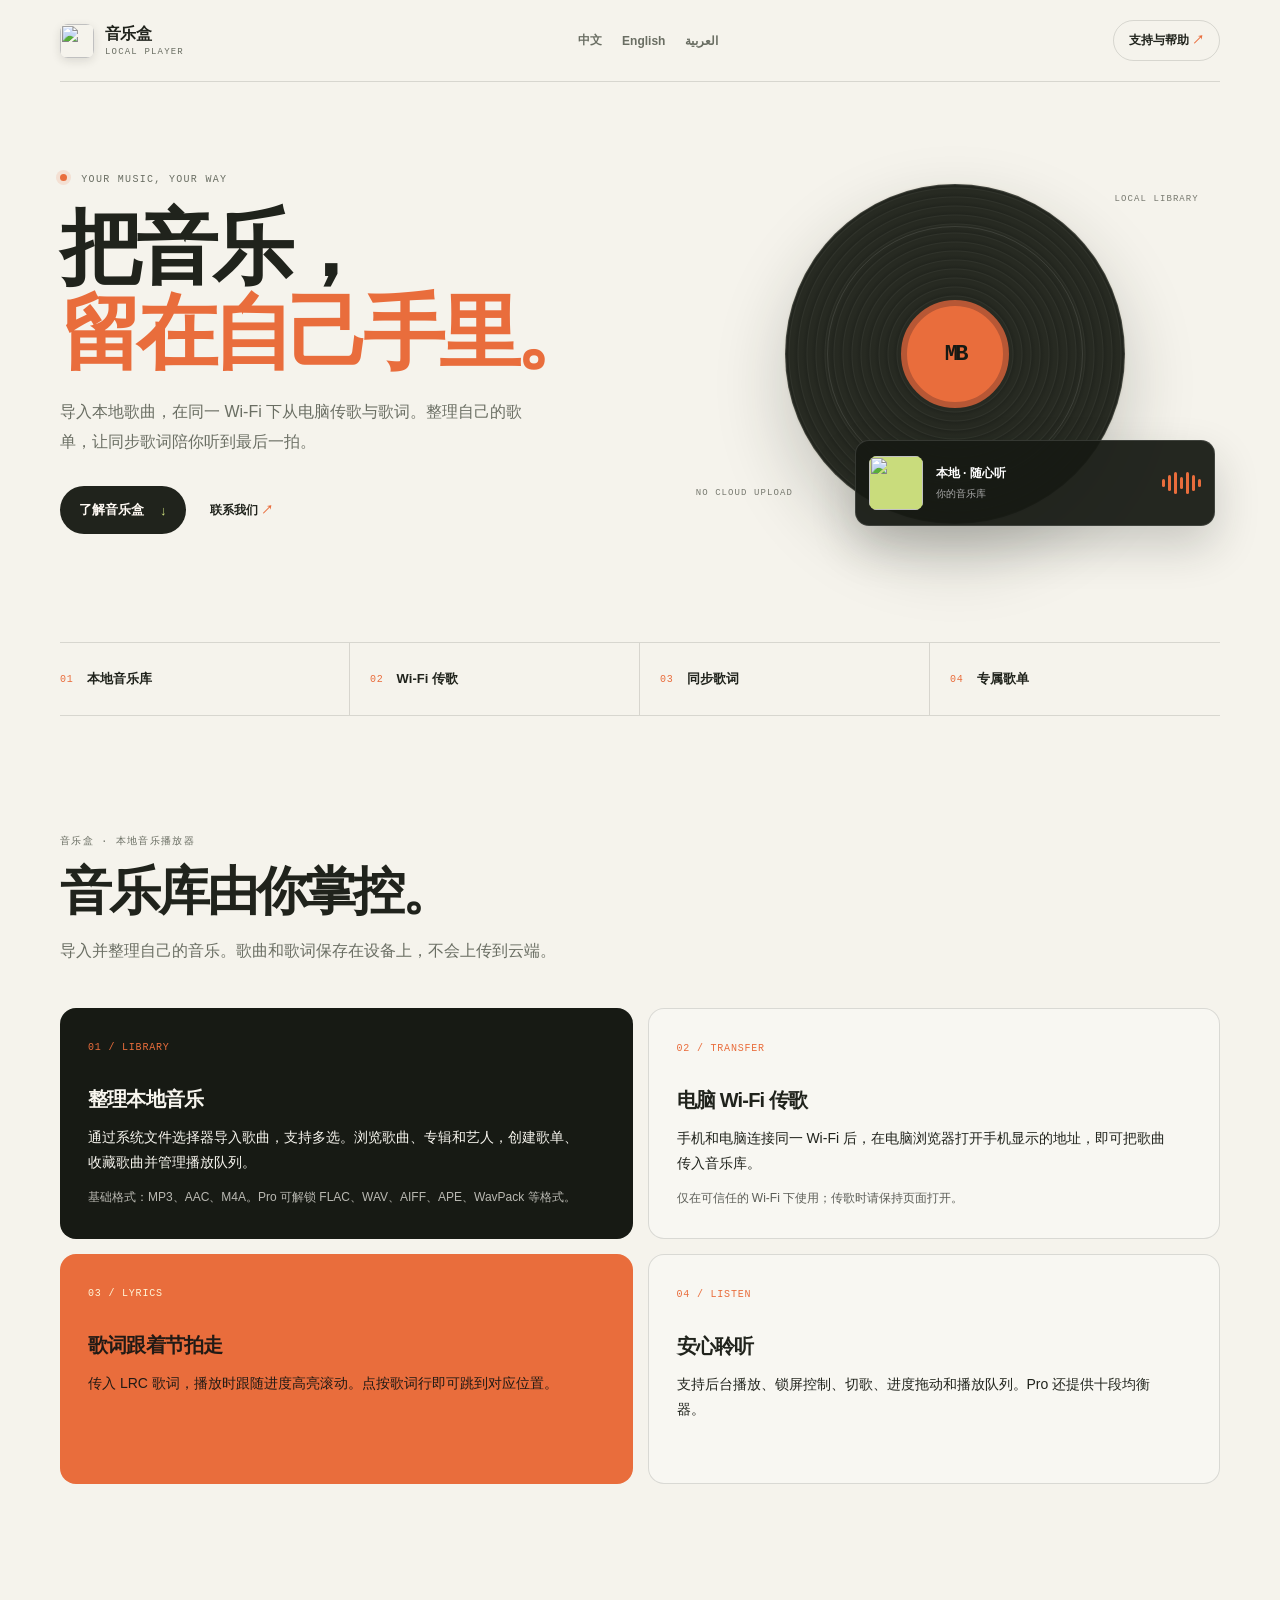
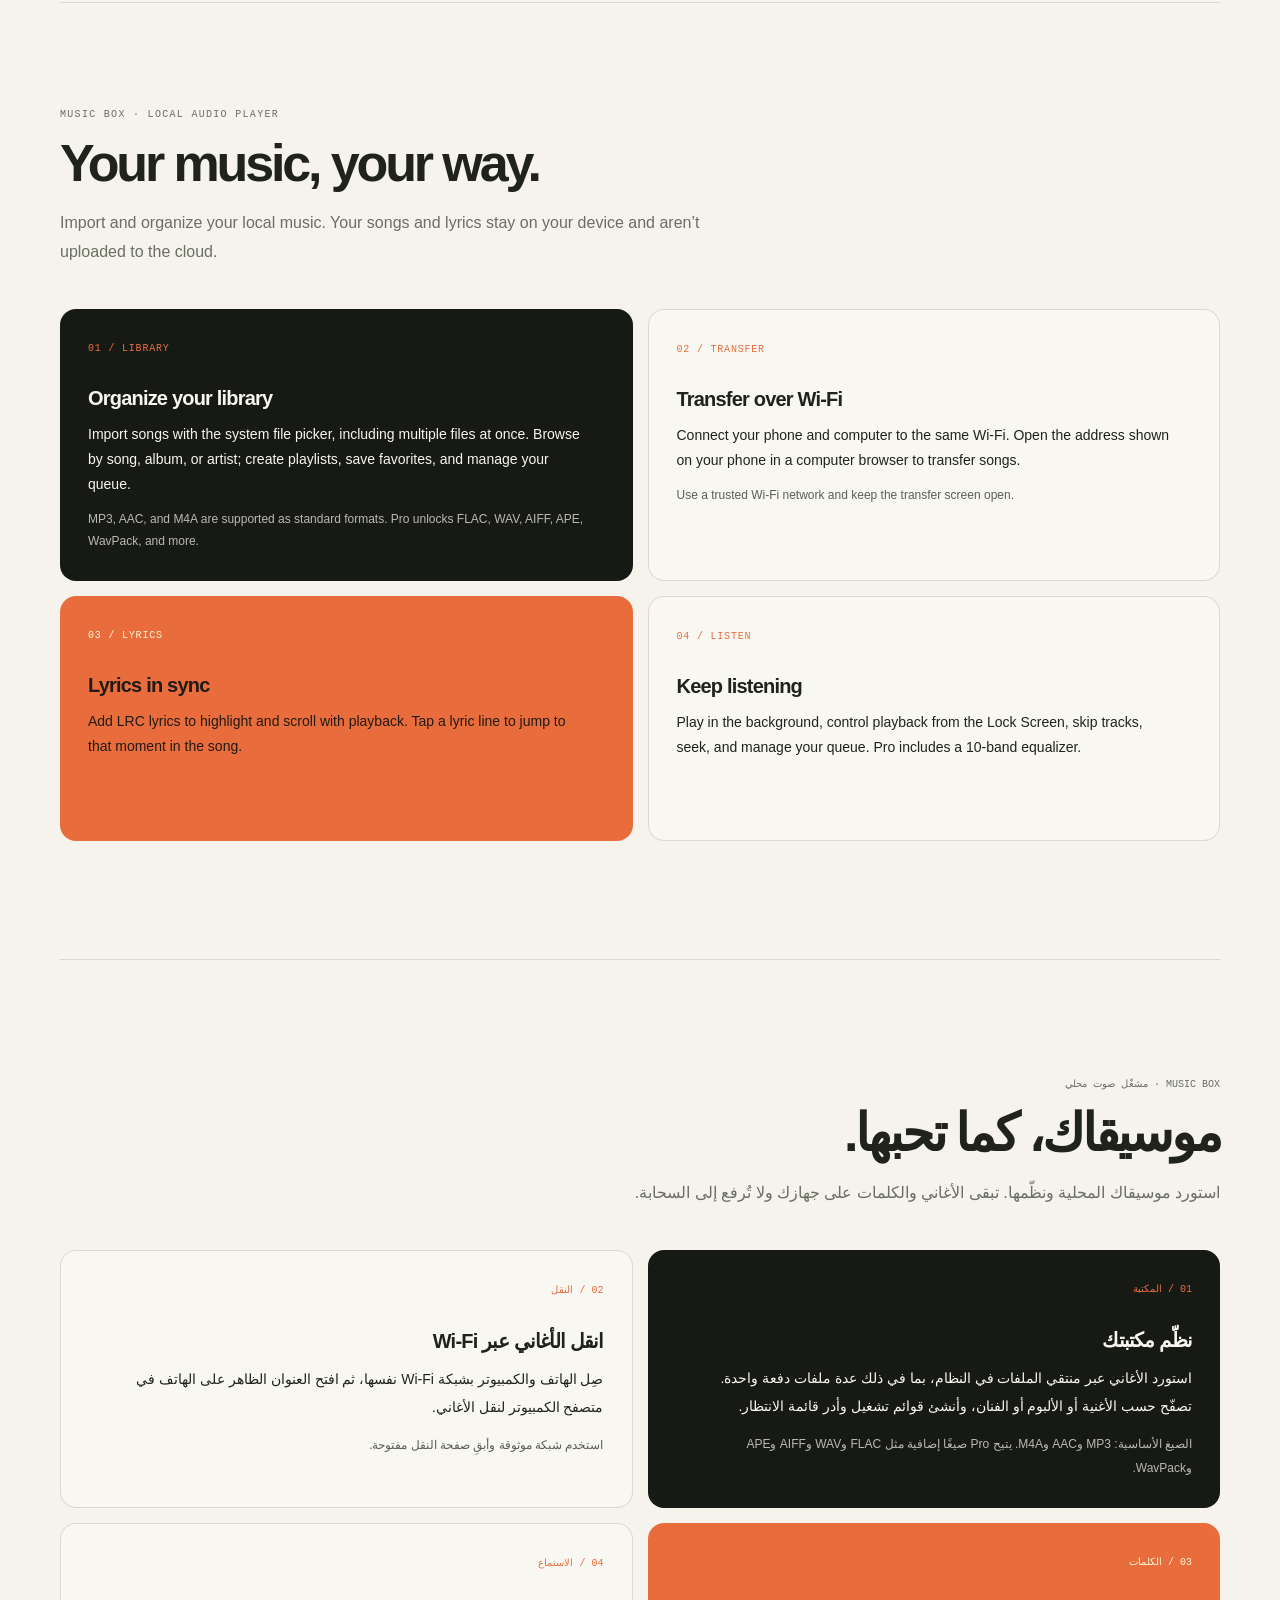
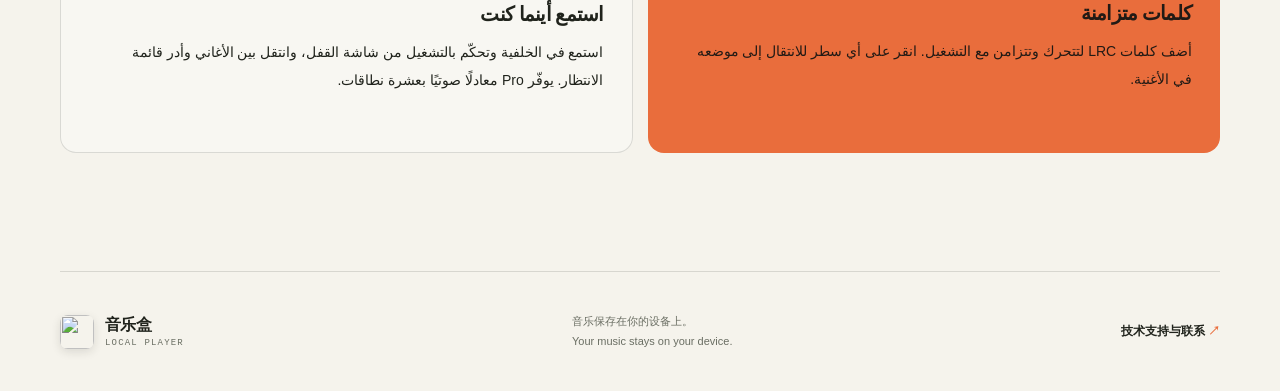
==== index.html @ 70a2cd83 "Add files via upload" ====
<!doctype html>
<html lang="zh-CN">
<head>
  <meta charset="utf-8">
  <meta name="viewport" content="width=device-width, initial-scale=1">
  <meta name="theme-color" content="#151711">
  <meta name="description" content="音乐盒：管理本地音乐、通过 Wi-Fi 传歌与歌词，享受同步歌词和歌单。">
  <title>音乐盒 · Music Box</title>
  <link rel="icon" href="./assets/app-icon.png">
  <link rel="stylesheet" href="./styles.css">
</head>
<body>
  <header class="topbar wrap">
    <a class="brand" href="./" aria-label="音乐盒首页">
      <img class="brand-icon" src="./assets/app-icon.png" alt="">
      <span>音乐盒 <small>LOCAL PLAYER</small></span>
    </a>
    <nav class="language-nav" aria-label="Choose language">
      <a href="#zh">中文</a>
      <a href="#en">English</a>
      <a href="#ar" lang="ar" dir="rtl">العربية</a>
    </nav>
    <a class="support-link" href="./support/">支持与帮助 <span aria-hidden="true">↗</span></a>
  </header>

  <main>
    <section class="hero wrap" aria-labelledby="hero-title">
      <div class="hero-copy">
        <p class="eyebrow"><span class="live-dot"></span> YOUR MUSIC, YOUR WAY</p>
        <h1 id="hero-title">把音乐，<br><em>留在自己手里。</em></h1>
        <p class="hero-intro">导入本地歌曲，在同一 Wi-Fi 下从电脑传歌与歌词。整理自己的歌单，让同步歌词陪你听到最后一拍。</p>
        <div class="hero-actions">
          <a class="button button-primary" href="#zh">了解音乐盒 <span aria-hidden="true">↓</span></a>
          <a class="text-link" href="mailto:xuehui1004@gmail.com">联系我们 <span aria-hidden="true">↗</span></a>
        </div>
      </div>
      <div class="player-art" aria-label="音乐播放器视觉示意">
        <div class="art-glow"></div>
        <div class="record"><div class="record-label"><span>MB</span></div></div>
        <div class="mini-card">
          <div class="mini-cover"><img src="./assets/app-icon.png" alt=""></div>
          <div class="mini-meta"><strong>本地 · 随心听</strong><span>你的音乐库</span></div>
          <div class="equalizer" aria-hidden="true"><i></i><i></i><i></i><i></i><i></i><i></i><i></i></div>
        </div>
        <span class="orbit-note note-one">LOCAL LIBRARY</span>
        <span class="orbit-note note-two">NO CLOUD UPLOAD</span>
      </div>
    </section>

    <section class="feature-ribbon wrap" aria-label="Key features">
      <div><span class="feature-number">01</span><span>本地音乐库</span></div>
      <div><span class="feature-number">02</span><span>Wi-Fi 传歌</span></div>
      <div><span class="feature-number">03</span><span>同步歌词</span></div>
      <div><span class="feature-number">04</span><span>专属歌单</span></div>
    </section>

    <section class="language-section wrap" id="zh" lang="zh-CN">
      <div class="section-heading">
        <p class="eyebrow">音乐盒 · 本地音乐播放器</p>
        <h2>音乐库由你掌控。</h2>
        <p class="section-lead">导入并整理自己的音乐。歌曲和歌词保存在设备上，不会上传到云端。</p>
      </div>
      <div class="feature-grid">
        <article class="feature-card card-dark">
          <span class="card-index">01 / LIBRARY</span>
          <h3>整理本地音乐</h3>
          <p>通过系统文件选择器导入歌曲，支持多选。浏览歌曲、专辑和艺人，创建歌单、收藏歌曲并管理播放队列。</p>
          <p class="fine-print">基础格式：MP3、AAC、M4A。Pro 可解锁 FLAC、WAV、AIFF、APE、WavPack 等格式。</p>
        </article>
        <article class="feature-card card-light">
          <span class="card-index">02 / TRANSFER</span>
          <h3>电脑 Wi-Fi 传歌</h3>
          <p>手机和电脑连接同一 Wi-Fi 后，在电脑浏览器打开手机显示的地址，即可把歌曲传入音乐库。</p>
          <p class="fine-print">仅在可信任的 Wi-Fi 下使用；传歌时请保持页面打开。</p>
        </article>
        <article class="feature-card card-orange">
          <span class="card-index">03 / LYRICS</span>
          <h3>歌词跟着节拍走</h3>
          <p>传入 LRC 歌词，播放时跟随进度高亮滚动。点按歌词行即可跳到对应位置。</p>
        </article>
        <article class="feature-card card-light">
          <span class="card-index">04 / LISTEN</span>
          <h3>安心聆听</h3>
          <p>支持后台播放、锁屏控制、切歌、进度拖动和播放队列。Pro 还提供十段均衡器。</p>
        </article>
      </div>
    </section>

    <section class="language-section alternate wrap" id="en" lang="en">
      <div class="section-heading">
        <p class="eyebrow">MUSIC BOX · LOCAL AUDIO PLAYER</p>
        <h2>Your music, your way.</h2>
        <p class="section-lead">Import and organize your local music. Your songs and lyrics stay on your device and aren’t uploaded to the cloud.</p>
      </div>
      <div class="feature-grid">
        <article class="feature-card card-dark">
          <span class="card-index">01 / LIBRARY</span>
          <h3>Organize your library</h3>
          <p>Import songs with the system file picker, including multiple files at once. Browse by song, album, or artist; create playlists, save favorites, and manage your queue.</p>
          <p class="fine-print">MP3, AAC, and M4A are supported as standard formats. Pro unlocks FLAC, WAV, AIFF, APE, WavPack, and more.</p>
        </article>
        <article class="feature-card card-light">
          <span class="card-index">02 / TRANSFER</span>
          <h3>Transfer over Wi-Fi</h3>
          <p>Connect your phone and computer to the same Wi-Fi. Open the address shown on your phone in a computer browser to transfer songs.</p>
          <p class="fine-print">Use a trusted Wi-Fi network and keep the transfer screen open.</p>
        </article>
        <article class="feature-card card-orange">
          <span class="card-index">03 / LYRICS</span>
          <h3>Lyrics in sync</h3>
          <p>Add LRC lyrics to highlight and scroll with playback. Tap a lyric line to jump to that moment in the song.</p>
        </article>
        <article class="feature-card card-light">
          <span class="card-index">04 / LISTEN</span>
          <h3>Keep listening</h3>
          <p>Play in the background, control playback from the Lock Screen, skip tracks, seek, and manage your queue. Pro includes a 10-band equalizer.</p>
        </article>
      </div>
    </section>

    <section class="language-section arabic-section wrap" id="ar" lang="ar" dir="rtl">
      <div class="section-heading">
        <p class="eyebrow">MUSIC BOX · مشغّل صوت محلي</p>
        <h2>موسيقاك، كما تحبها.</h2>
        <p class="section-lead">استورد موسيقاك المحلية ونظّمها. تبقى الأغاني والكلمات على جهازك ولا تُرفع إلى السحابة.</p>
      </div>
      <div class="feature-grid">
        <article class="feature-card card-dark">
          <span class="card-index">01 / المكتبة</span>
          <h3>نظّم مكتبتك</h3>
          <p>استورد الأغاني عبر منتقي الملفات في النظام، بما في ذلك عدة ملفات دفعة واحدة. تصفّح حسب الأغنية أو الألبوم أو الفنان، وأنشئ قوائم تشغيل وأدر قائمة الانتظار.</p>
          <p class="fine-print">الصيغ الأساسية: MP3 وAAC وM4A. يتيح Pro صيغًا إضافية مثل FLAC وWAV وAIFF وAPE وWavPack.</p>
        </article>
        <article class="feature-card card-light">
          <span class="card-index">02 / النقل</span>
          <h3>انقل الأغاني عبر Wi-Fi</h3>
          <p>صِل الهاتف والكمبيوتر بشبكة Wi-Fi نفسها، ثم افتح العنوان الظاهر على الهاتف في متصفح الكمبيوتر لنقل الأغاني.</p>
          <p class="fine-print">استخدم شبكة موثوقة وأبقِ صفحة النقل مفتوحة.</p>
        </article>
        <article class="feature-card card-orange">
          <span class="card-index">03 / الكلمات</span>
          <h3>كلمات متزامنة</h3>
          <p>أضف كلمات LRC لتتحرك وتتزامن مع التشغيل. انقر على أي سطر للانتقال إلى موضعه في الأغنية.</p>
        </article>
        <article class="feature-card card-light">
          <span class="card-index">04 / الاستماع</span>
          <h3>استمع أينما كنت</h3>
          <p>استمع في الخلفية وتحكّم بالتشغيل من شاشة القفل، وانتقل بين الأغاني وأدر قائمة الانتظار. يوفّر Pro معادلًا صوتيًا بعشرة نطاقات.</p>
        </article>
      </div>
    </section>
  </main>

  <footer class="footer wrap">
    <a class="brand" href="./">
      <img class="brand-icon" src="./assets/app-icon.png" alt="">
      <span>音乐盒 <small>LOCAL PLAYER</small></span>
    </a>
    <p>音乐保存在你的设备上。<br><span lang="en">Your music stays on your device.</span></p>
    <a class="footer-contact" href="./support/">技术支持与联系 <span aria-hidden="true">↗</span></a>
  </footer>
</body>
</html>
---- styles.css ----
:root {
  color-scheme: light;
  --ink: #20231c;
  --muted: #6a6e63;
  --paper: #f5f3ec;
  --line: rgba(32, 35, 28, .14);
  --orange: #e96d3c;
  --lime: #c9dc7c;
  --dark: #171a14;
  --mono: ui-monospace, SFMono-Regular, Menlo, monospace;
  --sans: -apple-system, BlinkMacSystemFont, 'Segoe UI', 'Noto Sans SC', sans-serif;
}

* { box-sizing: border-box; }
html { scroll-behavior: smooth; }
body {
  margin: 0;
  background: var(--paper);
  color: var(--ink);
  font-family: var(--sans);
  -webkit-font-smoothing: antialiased;
}
a { color: inherit; }
.wrap { width: min(1160px, calc(100% - 48px)); margin-inline: auto; }
.topbar { min-height: 82px; display: flex; align-items: center; justify-content: space-between; gap: 28px; border-bottom: 1px solid var(--line); }
.brand { display: inline-flex; align-items: center; gap: 11px; text-decoration: none; font-weight: 800; letter-spacing: -.04em; }
.brand small { display: block; margin-top: 2px; color: var(--muted); font: 9px var(--mono); letter-spacing: .13em; }
.brand-icon { width: 34px; height: 34px; display: block; border-radius: 8px; object-fit: cover; box-shadow: 0 3px 10px rgba(32,35,28,.12); }
.language-nav { display: flex; align-items: center; gap: 20px; }
.language-nav a, .support-link, .text-link, .footer-contact { text-decoration: none; font-size: 12px; font-weight: 700; }
.language-nav a { color: var(--muted); }
.language-nav a:hover, .text-link:hover, .footer-contact:hover { color: var(--orange); }
.support-link { padding: 11px 15px; border: 1px solid var(--line); border-radius: 999px; }
.support-link span, .footer-contact span { color: var(--orange); }
.hero { min-height: 560px; display: grid; grid-template-columns: 1fr .9fr; align-items: center; gap: 42px; padding-block: 70px 86px; }
.eyebrow { margin: 0 0 20px; color: var(--muted); font: 10px var(--mono); letter-spacing: .13em; text-transform: uppercase; }
.live-dot { display: inline-block; width: 7px; height: 7px; margin-right: 7px; border-radius: 50%; background: var(--orange); box-shadow: 0 0 0 4px rgba(233,109,60,.14); vertical-align: 1px; }
h1, h2, h3, p { margin-top: 0; }
h1 { max-width: 650px; margin-bottom: 22px; font-size: clamp(46px, 7vw, 82px); line-height: 1.04; letter-spacing: -.075em; }
h1 em { color: var(--orange); font-style: normal; }
.hero-intro { max-width: 475px; color: var(--muted); font-size: 16px; line-height: 1.85; }
.hero-actions { display: flex; align-items: center; gap: 24px; margin-top: 30px; }
.button { display: inline-flex; min-height: 48px; align-items: center; justify-content: center; gap: 16px; padding: 0 19px; border-radius: 999px; text-decoration: none; font-size: 13px; font-weight: 800; }
.button-primary { color: #fffaf4; background: var(--ink); }
.button-primary:hover { background: var(--orange); }
.button-primary span { color: var(--lime); }
.text-link { color: var(--ink); }
.text-link span { color: var(--orange); }
.player-art { position: relative; min-height: 400px; display: grid; place-items: center; isolation: isolate; }
.art-glow { position: absolute; z-index: -1; width: 340px; height: 340px; border-radius: 50%; background: #e5e0cf; filter: blur(1px); }
.record { width: min(340px, 78vw); aspect-ratio: 1; display: grid; place-items: center; border: 1px solid rgba(255,255,255,.13); border-radius: 50%; background: repeating-radial-gradient(circle at center, #272a22 0, #272a22 3px, #30332b 4px, #22251e 5px, #272a22 9px); box-shadow: 0 30px 70px rgba(32,35,28,.22); animation: record-turn 28s linear infinite; }
.record::before { content: ''; position: absolute; width: 48%; aspect-ratio: 1; border: 1px solid rgba(255,255,255,.1); border-radius: 50%; }
.record-label { width: 32%; aspect-ratio: 1; display: grid; place-items: center; border: 6px solid #b75735; border-radius: 50%; background: var(--orange); color: var(--dark); font: 800 22px var(--mono); letter-spacing: -.12em; }
.mini-card { position: absolute; right: 1%; bottom: 7%; width: min(360px, 92%); min-height: 86px; display: flex; align-items: center; gap: 13px; padding: 13px; border: 1px solid rgba(255,255,255,.13); border-radius: 14px; background: rgba(23,26,20,.94); color: #fff; box-shadow: 0 20px 45px rgba(32,35,28,.2); }
.mini-cover { width: 54px; height: 54px; flex: 0 0 54px; overflow: hidden; border-radius: 8px; background: var(--lime); }
.mini-cover img { width: 100%; height: 100%; display: block; object-fit: cover; }
.mini-meta { min-width: 100px; display: grid; gap: 5px; }
.mini-meta strong { font-size: 12px; }
.mini-meta span { color: #aaa; font-size: 10px; }
.equalizer { height: 28px; display: flex; align-items: center; gap: 3px; margin-left: auto; }
.equalizer i { width: 3px; border-radius: 2px; background: var(--orange); }
.equalizer i:nth-child(1), .equalizer i:nth-child(7) { height: 8px; }
.equalizer i:nth-child(2), .equalizer i:nth-child(6) { height: 16px; }
.equalizer i:nth-child(3), .equalizer i:nth-child(5) { height: 22px; }
.equalizer i:nth-child(4) { height: 12px; }
.orbit-note { position: absolute; color: #77796f; font: 9px var(--mono); letter-spacing: .12em; }
.note-one { top: 10%; right: 4%; }
.note-two { bottom: 14%; left: 1%; }
.feature-ribbon { display: grid; grid-template-columns: repeat(4, 1fr); border-block: 1px solid var(--line); }
.feature-ribbon div { display: flex; align-items: center; gap: 13px; min-height: 72px; padding-inline: 20px; border-right: 1px solid var(--line); font-size: 13px; font-weight: 700; }
.feature-ribbon div:first-child { padding-left: 0; }
.feature-ribbon div:last-child { border: 0; }
.feature-number, .card-index { color: var(--orange); font: 10px var(--mono); letter-spacing: .08em; }
.language-section { padding-block: 118px; border-bottom: 1px solid var(--line); scroll-margin-top: 30px; }
.alternate { padding-top: 106px; }
.section-heading { max-width: 690px; margin-bottom: 42px; }
.section-heading .eyebrow { margin-bottom: 14px; }
.section-heading h2 { margin-bottom: 17px; font-size: clamp(32px, 4.4vw, 52px); line-height: 1.12; letter-spacing: -.06em; }
.section-lead { max-width: 650px; margin-bottom: 0; color: var(--muted); font-size: 16px; line-height: 1.8; }
.feature-grid { display: grid; grid-template-columns: repeat(2, 1fr); gap: 15px; }
.feature-card { min-height: 230px; padding: 28px; border-radius: 16px; }
.feature-card h3 { margin: 32px 0 12px; font-size: 20px; letter-spacing: -.04em; }
.feature-card p { max-width: 500px; margin-bottom: 0; font-size: 14px; line-height: 1.8; }
.feature-card .fine-print { margin-top: 12px; font-size: 12px; opacity: .72; }
.card-dark { background: var(--dark); color: #f8f6ef; }
.card-light { border: 1px solid var(--line); background: rgba(255,255,255,.34); }
.card-orange { background: var(--orange); color: #211a15; }
.card-orange .card-index { color: #fff5d7; }
.alternate .feature-card { min-height: 245px; }
.arabic-section { font-family: 'Noto Sans Arabic', var(--sans); }
.arabic-section .eyebrow, .arabic-section .card-index { letter-spacing: 0; }
.arabic-section .feature-card p { line-height: 2; }
.footer { min-height: 120px; display: flex; align-items: center; justify-content: space-between; gap: 24px; }
.footer p { margin: 0; color: var(--muted); font-size: 11px; line-height: 1.8; }
.footer p span { font-family: var(--sans); }
.footer-contact { font-size: 12px; }

.support-main { padding-bottom: 50px; }
.support-hero { padding-block: 82px 72px; border-bottom: 1px solid var(--line); }
.support-hero h1 { font-size: clamp(48px, 7vw, 76px); }
.support-hero .button { margin-top: 13px; }
.contact-address { display: inline-block; margin: 0 0 0 13px; color: var(--muted); font-size: 13px; }
.contact-address a { text-decoration-color: rgba(32,35,28,.25); text-underline-offset: 4px; }
.support-language { padding-block: 76px; border-bottom: 1px solid var(--line); scroll-margin-top: 26px; }
.compact-heading { margin-bottom: 26px; }
.compact-heading h2 { font-size: clamp(30px, 4vw, 43px); }
.faq-list { border-top: 1px solid var(--line); }
.faq-list details { border-bottom: 1px solid var(--line); }
.faq-list summary { position: relative; padding: 21px 36px 21px 2px; cursor: pointer; list-style: none; font-size: 15px; font-weight: 800; }
.faq-list summary::-webkit-details-marker { display: none; }
.faq-list summary::after { content: '+'; position: absolute; right: 4px; top: 17px; color: var(--orange); font: 22px var(--mono); }
.faq-list details[open] summary::after { content: '−'; }
.faq-list details p { max-width: 790px; padding: 0 40px 21px 2px; margin: 0; color: var(--muted); font-size: 13px; line-height: 1.9; }
.arabic-section .faq-list summary { padding: 21px 2px 21px 36px; }
.arabic-section .faq-list summary::after { left: 4px; right: auto; }
.arabic-section .faq-list details p { padding: 0 2px 21px 40px; line-height: 2; }
.contact-panel { display: flex; align-items: center; justify-content: space-between; gap: 24px; margin-top: 28px; padding: 25px 28px; border-radius: 14px; background: var(--dark); color: #fff; }
.contact-panel .eyebrow { margin-bottom: 8px; color: #aaa; }
.contact-panel h3 { margin: 0; font-size: 19px; }
.contact-panel a { color: var(--lime); text-decoration: none; font-size: 14px; font-weight: 700; }
.contact-panel a span { color: var(--orange); }

@keyframes record-turn { to { transform: rotate(360deg); } }
@media (prefers-reduced-motion: reduce) { html { scroll-behavior: auto; } .record { animation: none; } }
@media (max-width: 760px) {
  .wrap { width: min(100% - 34px, 600px); }
  .topbar { min-height: 72px; gap: 12px; }
  .brand { font-size: 14px; }
  .brand-icon { width: 30px; height: 30px; }
  .brand small { font-size: 7px; }
  .language-nav { gap: 10px; }
  .language-nav a, .support-link { font-size: 10px; }
  .support-link { padding: 9px 10px; }
  .hero { min-height: auto; grid-template-columns: 1fr; gap: 14px; padding-block: 61px 48px; }
  .hero-intro { font-size: 14px; }
  .player-art { min-height: 350px; }
  .record { width: 280px; }
  .art-glow { width: 280px; height: 280px; }
  .mini-card { right: 0; bottom: 3%; }
  .feature-ribbon { grid-template-columns: repeat(2, 1fr); }
  .feature-ribbon div { min-height: 58px; padding-inline: 8px; font-size: 11px; }
  .feature-ribbon div:nth-child(2) { border-right: 0; }
  .feature-ribbon div:nth-child(-n+2) { border-bottom: 1px solid var(--line); }
  .feature-ribbon div:first-child { padding-left: 8px; }
  .language-section { padding-block: 78px; }
  .section-heading { margin-bottom: 28px; }
  .section-lead { font-size: 14px; }
  .feature-grid { grid-template-columns: 1fr; gap: 11px; }
  .feature-card, .alternate .feature-card { min-height: auto; padding: 23px; }
  .feature-card h3 { margin-top: 24px; }
  .footer { min-height: 108px; flex-wrap: wrap; padding-block: 23px; }
  .footer p { order: 3; width: 100%; }
  .support-hero { padding-block: 64px 52px; }
  .support-hero h1 { font-size: 54px; }
  .support-language { padding-block: 60px; }
  .contact-panel { align-items: flex-start; flex-direction: column; padding: 22px; }
  .contact-address { display: block; margin: 13px 0 0; }
}
@media (max-width: 400px) {
  .language-nav { gap: 7px; }
  .language-nav a { font-size: 9px; }
  .support-link { padding: 8px; font-size: 9px; }
  .brand small { letter-spacing: .07em; }
  .player-art { min-height: 300px; }
  .record { width: 240px; }
  .art-glow { width: 240px; height: 240px; }
}
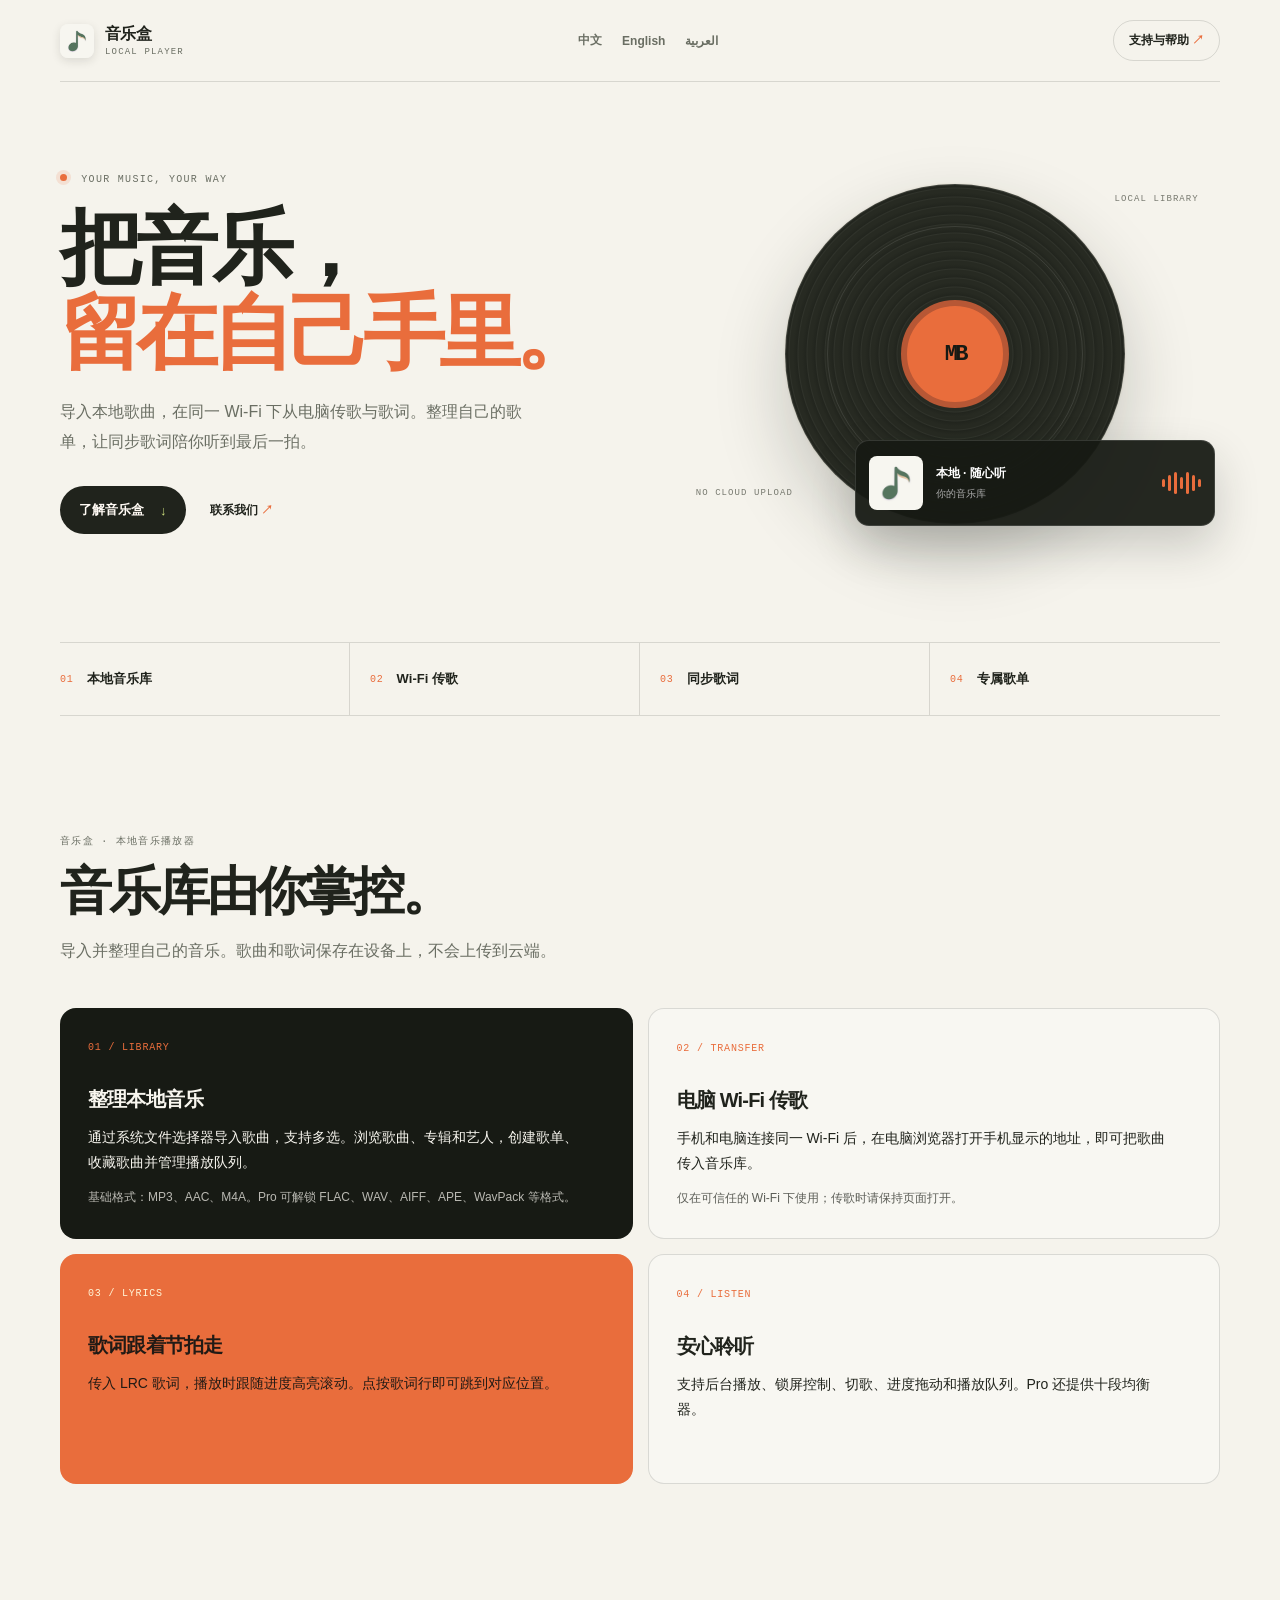
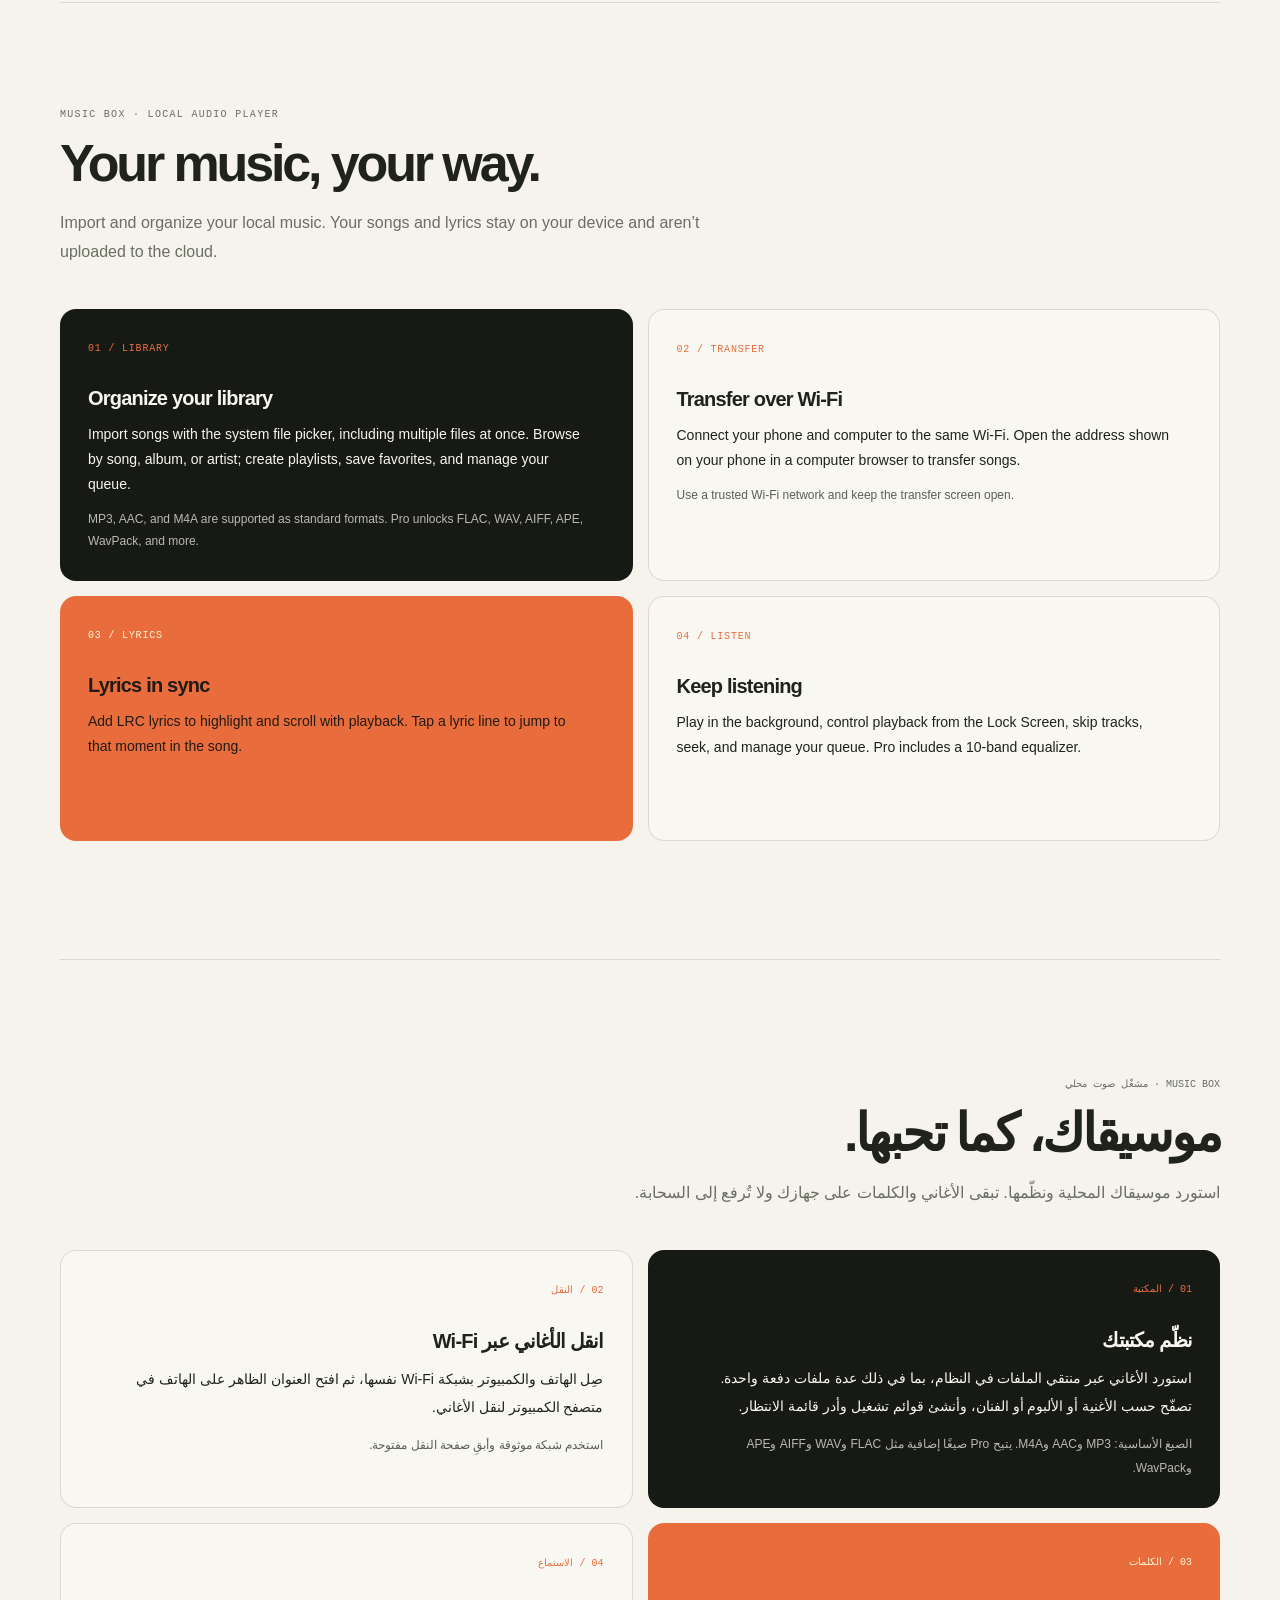
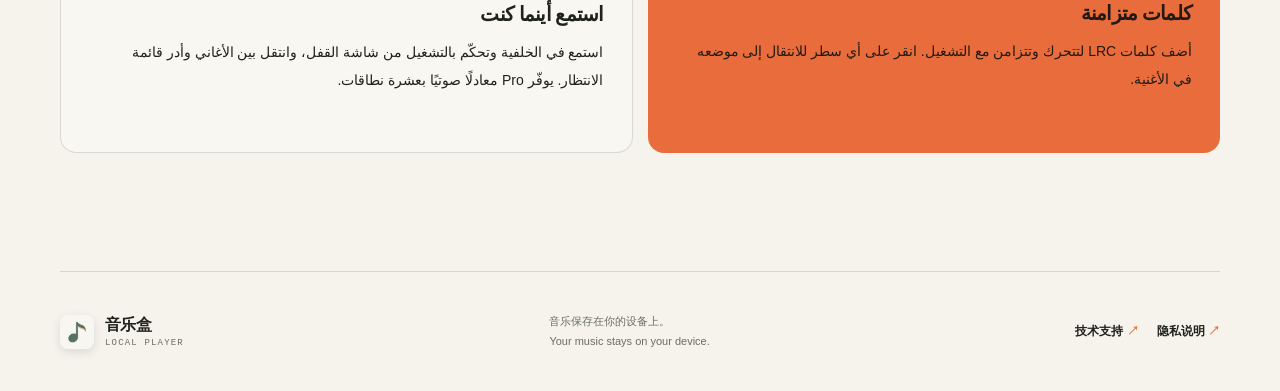
==== commit ce190191: "Link privacy policy from the homepage" ====
--- a/index.html
+++ b/index.html
@@ -157,7 +157,10 @@
       <span>音乐盒 <small>LOCAL PLAYER</small></span>
     </a>
     <p>音乐保存在你的设备上。<br><span lang="en">Your music stays on your device.</span></p>
-    <a class="footer-contact" href="./support/">技术支持与联系 <span aria-hidden="true">↗</span></a>
+    <nav class="footer-links" aria-label="更多信息">
+      <a class="footer-contact" href="./support/">技术支持 <span aria-hidden="true">↗</span></a>
+      <a class="footer-contact" href="./privacy/">隐私说明 <span aria-hidden="true">↗</span></a>
+    </nav>
   </footer>
 </body>
 </html>
--- a/styles.css
+++ b/styles.css
@@ -94,6 +94,7 @@
 .footer p { margin: 0; color: var(--muted); font-size: 11px; line-height: 1.8; }
 .footer p span { font-family: var(--sans); }
 .footer-contact { font-size: 12px; }
+.footer-links { display: flex; align-items: center; gap: 18px; }
 
 .support-main { padding-bottom: 50px; }
 .support-hero { padding-block: 82px 72px; border-bottom: 1px solid var(--line); }
@@ -119,6 +120,26 @@
 .contact-panel h3 { margin: 0; font-size: 19px; }
 .contact-panel a { color: var(--lime); text-decoration: none; font-size: 14px; font-weight: 700; }
 .contact-panel a span { color: var(--orange); }
+
+.policy-main { padding-bottom: 40px; }
+.policy-hero { padding-block: 76px 56px; border-bottom: 1px solid var(--line); }
+.policy-hero h1 { font-size: clamp(46px, 7vw, 72px); }
+.policy-hero .hero-intro { max-width: 760px; }
+.policy-meta { color: var(--muted); font-size: 12px; }
+.policy-language { padding-block: 64px; border-bottom: 1px solid var(--line); scroll-margin-top: 26px; }
+.policy-language > h2 { margin-bottom: 10px; font-size: clamp(29px, 4vw, 42px); letter-spacing: -.05em; }
+.policy-intro { max-width: 820px; margin-bottom: 30px; color: var(--muted); font-size: 14px; line-height: 1.9; }
+.policy-list { border-top: 1px solid var(--line); }
+.policy-entry { display: grid; grid-template-columns: minmax(180px, .7fr) 2fr; gap: 34px; padding: 23px 0; border-bottom: 1px solid var(--line); }
+.policy-entry h3 { margin: 0; font-size: 15px; line-height: 1.6; }
+.policy-entry p, .policy-entry li { color: var(--muted); font-size: 13px; line-height: 1.9; }
+.policy-entry p:last-child { margin-bottom: 0; }
+.policy-entry ul { margin: 0; padding-inline-start: 20px; }
+.policy-entry a { color: var(--ink); text-decoration-color: var(--orange); text-underline-offset: 3px; }
+.policy-contact { margin-top: 30px; }
+.policy-contact a { color: var(--lime); text-decoration: none; font-size: 14px; font-weight: 700; }
+.arabic-section .policy-entry { text-align: right; }
+.arabic-section .policy-entry ul { padding-inline-start: 0; padding-inline-end: 20px; }
 
 @keyframes record-turn { to { transform: rotate(360deg); } }
 @media (prefers-reduced-motion: reduce) { html { scroll-behavior: auto; } .record { animation: none; } }
@@ -150,11 +171,15 @@
   .feature-card h3 { margin-top: 24px; }
   .footer { min-height: 108px; flex-wrap: wrap; padding-block: 23px; }
   .footer p { order: 3; width: 100%; }
+  .footer-links { margin-left: auto; }
   .support-hero { padding-block: 64px 52px; }
   .support-hero h1 { font-size: 54px; }
   .support-language { padding-block: 60px; }
   .contact-panel { align-items: flex-start; flex-direction: column; padding: 22px; }
   .contact-address { display: block; margin: 13px 0 0; }
+  .policy-hero { padding-block: 64px 48px; }
+  .policy-language { padding-block: 48px; }
+  .policy-entry { grid-template-columns: 1fr; gap: 8px; padding-block: 18px; }
 }
 @media (max-width: 400px) {
   .language-nav { gap: 7px; }
